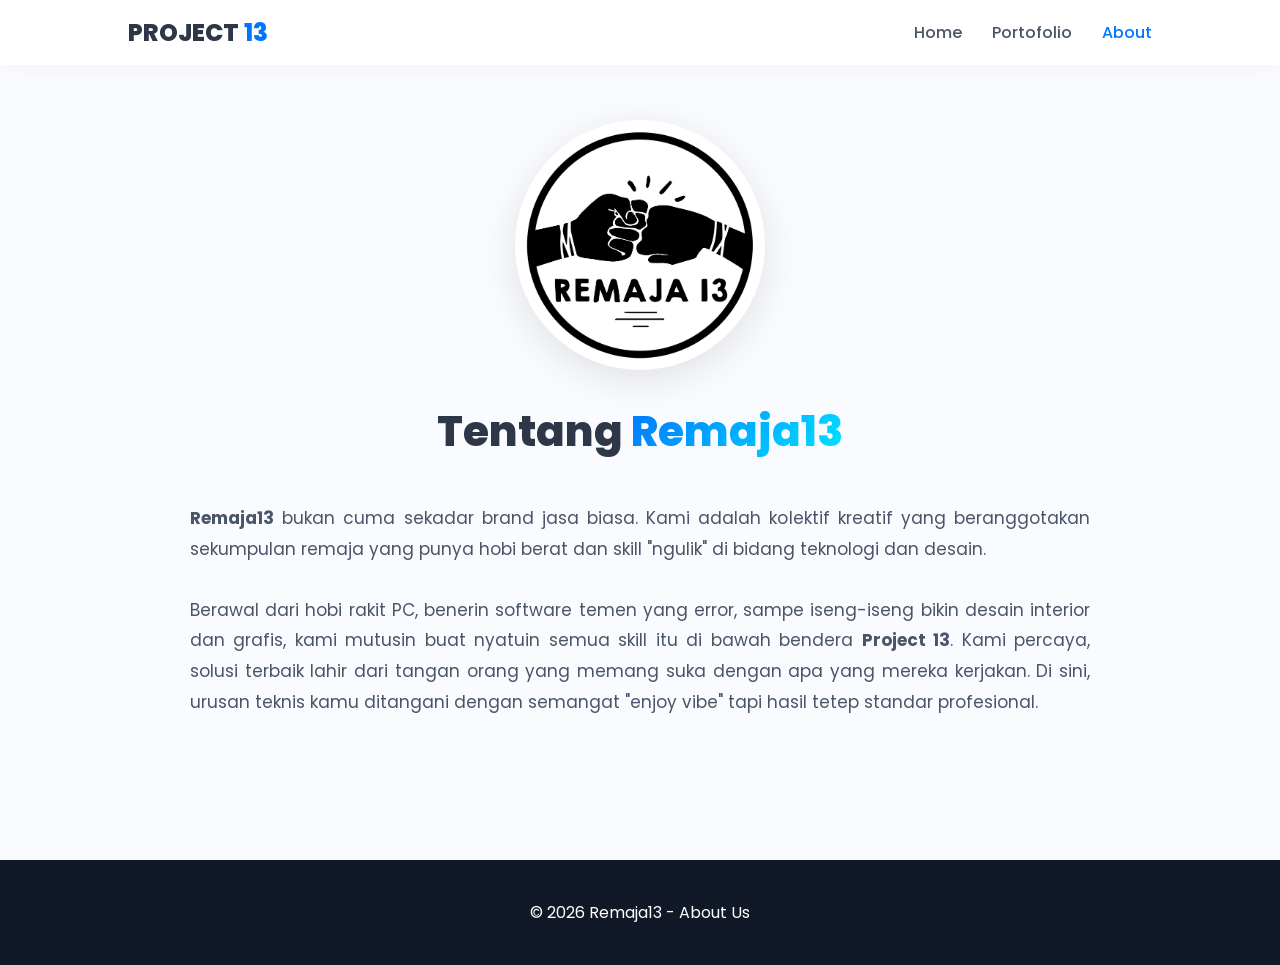
==== about.html @ abb2b260 "testing commit" ====
<!DOCTYPE html>
<html lang="id">
<head>
    <meta charset="UTF-8">
    <title>Project 13 - About Remaja13</title>
    <link rel="stylesheet" href="style.css">
    <link href="https://fonts.googleapis.com/css2?family=Poppins:wght@400;600;800&display=swap" rel="stylesheet">
</head>
<body>
    <header>
        <div class="logo">PROJECT <span>13</span></div>
        <nav>
            <ul>
                <li><a href="index.html">Home</a></li>
                <li><a href="portfolio.html">Portofolio</a></li>
                <li><a href="about.html" class="active">About</a></li>
            </ul>
        </nav>
    </header>

    <section>
        <div class="about-container">
            <div class="about-logo-wrapper">
                <img src="logo.png" alt="Logo Remaja 13">
            </div>

            <h1 class="section-title">Tentang <span class="gradient-text">Remaja13</span></h1>
            
            <div class="about-text">
                <p>
                    <strong>Remaja13</strong> bukan cuma sekadar brand jasa biasa. Kami adalah kolektif kreatif yang beranggotakan sekumpulan remaja yang punya hobi berat dan skill "ngulik" di bidang teknologi dan desain. 
                </p>
                <br>
                <p>
                    Berawal dari hobi rakit PC, benerin software temen yang error, sampe iseng-iseng bikin desain interior dan grafis, kami mutusin buat nyatuin semua skill itu di bawah bendera <strong>Project 13</strong>. Kami percaya, solusi terbaik lahir dari tangan orang yang memang suka dengan apa yang mereka kerjakan. Di sini, urusan teknis kamu ditangani dengan semangat "enjoy vibe" tapi hasil tetep standar profesional.
                </p>
            </div>
        </div>
    </section>

    <footer>&copy; 2026 Remaja13 - About Us</footer>
</body>
</html>
---- style.css ----
/* --- RESET & MASTER --- */
* {
    margin: 0; padding: 0; box-sizing: border-box;
    font-family: 'Poppins', sans-serif; scroll-behavior: smooth;
}
body { background-color: #fafbfe; color: #2d3748; }
a { text-decoration: none; color: inherit; }

:root {
    --primary-grad: linear-gradient(135deg, #0076FF, #00E5FF);
    --orange-grad: linear-gradient(135deg, #FF5E3A, #FFAE00);
    --rainbow-grad: linear-gradient(90deg, #0076FF, #00E5FF, #FFAE00, #FF5E3A, #D134F3);
    --dark-blue: #1A202C;
}

/* --- NAVBAR --- */
header {
    position: fixed; top: 0; width: 100%;
    background: rgba(255, 255, 255, 0.9); backdrop-filter: blur(10px);
    padding: 15px 10%; display: flex; justify-content: space-between; align-items: center;
    box-shadow: 0 4px 20px rgba(0,0,0,0.03); z-index: 1000;
}
.logo { font-size: 24px; font-weight: 800; }
.logo span { color: #0076FF; }
nav ul { display: flex; list-style: none; gap: 30px; align-items: center; }
nav ul li a { font-weight: 500; color: #4A5568; transition: 0.3s; }
nav ul li a:hover, nav ul li a.active { color: #0076FF; }
.btn-cta {
    background: var(--primary-grad); color: white !important;
    padding: 8px 20px; border-radius: 50px; font-weight: 600;
}

/* --- LAYOUT UTAMA --- */
section { padding: 120px 10% 80px 10%; min-height: 90vh; }
.section-title { text-align: center; font-size: 42px; font-weight: 800; margin-bottom: 40px; }
.gradient-text { background: var(--primary-grad); -webkit-background-clip: text; -webkit-text-fill-color: transparent; }

/* --- HOME SPECIFIC --- */
#hero { text-align: center; }
.hero-tagline { letter-spacing: 4px; color: #718096; font-weight: 600; margin-bottom: 20px; }
.services-grid { display: grid; grid-template-columns: repeat(auto-fit, minmax(300px, 1fr)); gap: 20px; margin-top: 40px; }
.service-card { background: white; padding: 30px; border-radius: 20px; border: 1px solid #edf2f7; transition: 0.3s; }
.service-card:hover { transform: translateY(-5px); box-shadow: 0 10px 30px rgba(0,0,0,0.05); }

/* --- PORTFOLIO SPECIFIC --- */
.drive-container { background: white; border-radius: 24px; padding: 30px; text-align: center; box-shadow: 0 10px 30px rgba(0,0,0,0.05); }
.iframe-wrapper { width: 100%; height: 500px; border-radius: 15px; overflow: hidden; margin-top: 20px; border: 1px solid #e2e8f0; }

/* --- ABOUT SPECIFIC (LOGO REMAJA 13) --- */
.about-container { max-width: 900px; margin: 0 auto; text-align: center; }
.about-logo-wrapper {
    width: 250px; height: 250px; margin: 0 auto 30px auto;
    border-radius: 50%; padding: 10px;
    background: white; box-shadow: 0 10px 40px rgba(0,0,0,0.1);
    display: flex; align-items: center; justify-content: center;
}
.about-logo-wrapper img { width: 100%; height: auto; border-radius: 50%; }
.about-text { line-height: 1.8; color: #4A5568; font-size: 17px; text-align: justify; }

/* --- FOOTER --- */
footer { background: #111827; color: white; padding: 40px 10%; text-align: center; margin-top: 50px; }
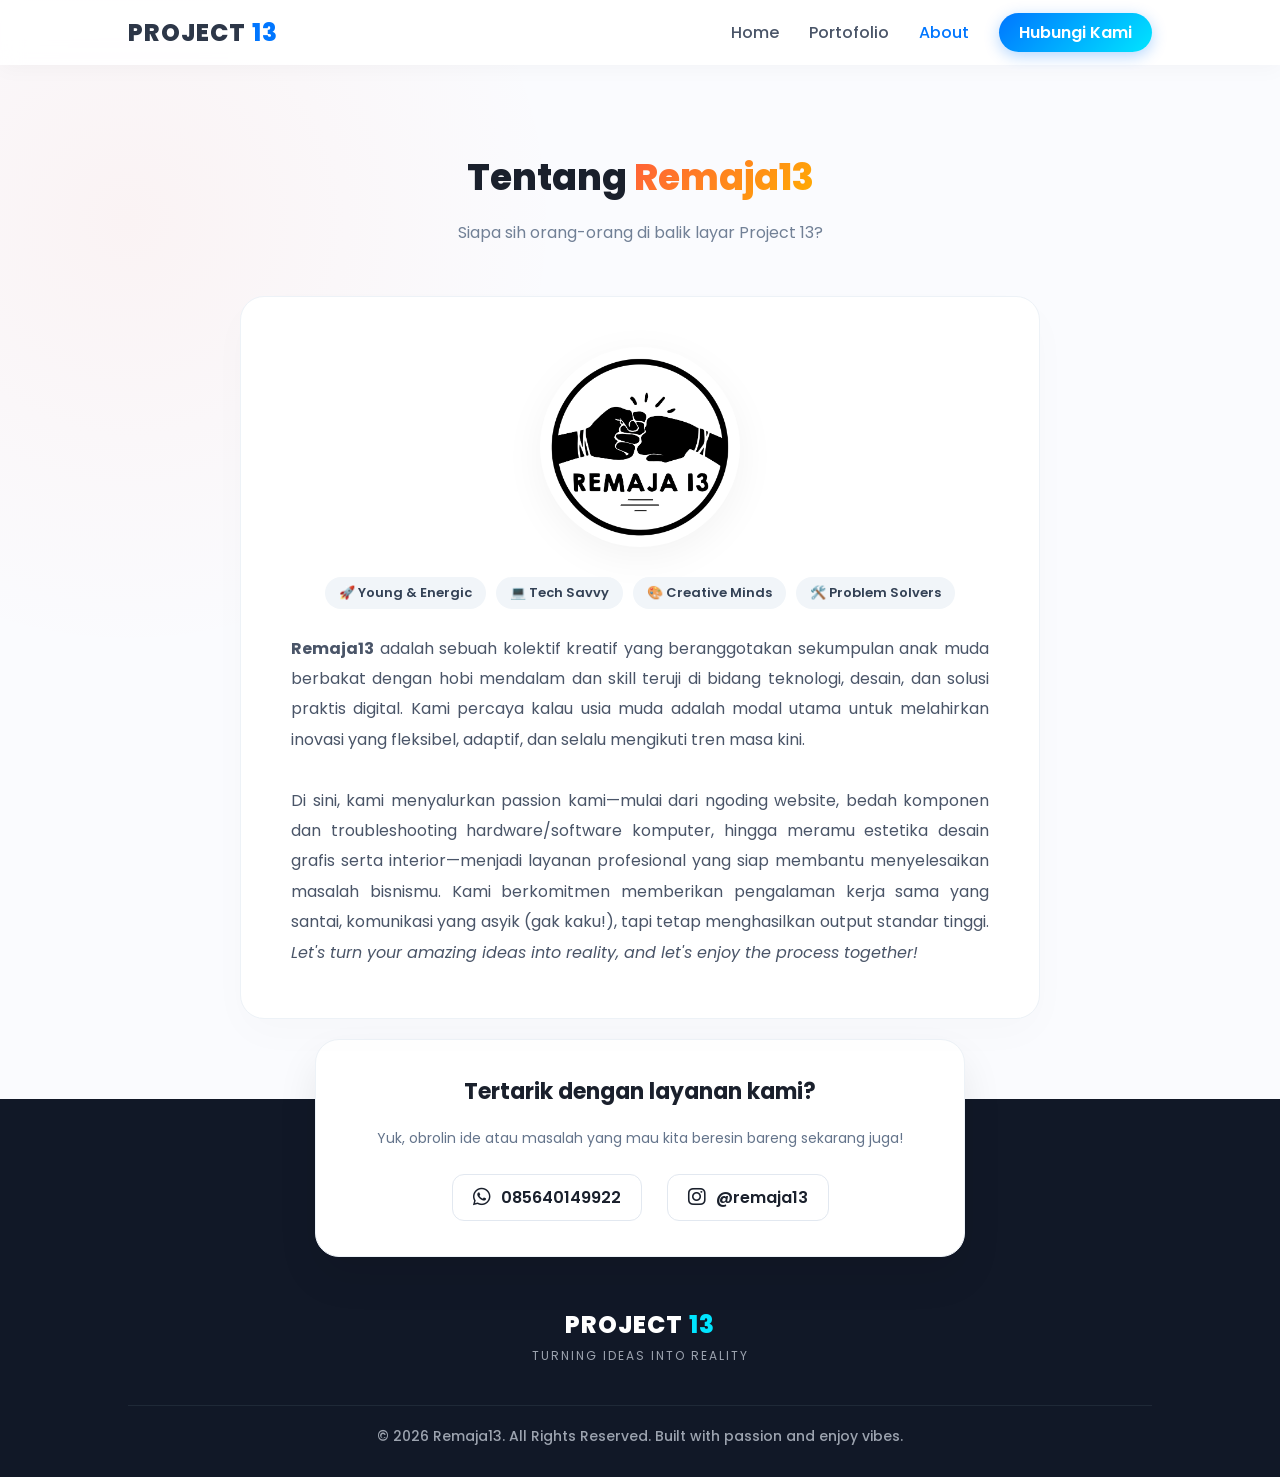
==== commit e7be4183: "change all over commit" ====
--- a/about.html
+++ b/about.html
@@ -2,9 +2,13 @@
 <html lang="id">
 <head>
     <meta charset="UTF-8">
-    <title>Project 13 - About Remaja13</title>
+    <meta name="viewport" content="width=device-width, initial-scale=1.0">
+    <title>Project 13 - About</title>
+    <link rel="preconnect" href="https://fonts.googleapis.com">
+    <link rel="preconnect" href="https://fonts.gstatic.com" crossorigin>
+    <link href="https://fonts.googleapis.com/css2?family=Poppins:wght@300;400;500;600;700;800&display=swap" rel="stylesheet">
+    <link rel="stylesheet" href="https://cdnjs.cloudflare.com/ajax/libs/font-awesome/6.4.0/css/all.min.css">
     <link rel="stylesheet" href="style.css">
-    <link href="https://fonts.googleapis.com/css2?family=Poppins:wght@400;600;800&display=swap" rel="stylesheet">
 </head>
 <body>
     <header>
@@ -14,30 +18,51 @@
                 <li><a href="index.html">Home</a></li>
                 <li><a href="portfolio.html">Portofolio</a></li>
                 <li><a href="about.html" class="active">About</a></li>
+                <li><a href="https://wa.me/6285640149922" target="_blank" class="btn-cta">Hubungi Kami</a></li>
             </ul>
         </nav>
     </header>
-
-    <section>
-        <div class="about-container">
+    <section id="about">
+        <h2 class="section-title">Tentang <span class="gradient-text-alt">Remaja13</span></h2>
+        <p class="section-subtitle">Siapa sih orang-orang di balik layar Project 13?</p>
+        
+        <div class="about-content">
             <div class="about-logo-wrapper">
-                <img src="logo.png" alt="Logo Remaja 13">
+                <img src="logo.png" alt="Logo Remaja13">
             </div>
-
-            <h1 class="section-title">Tentang <span class="gradient-text">Remaja13</span></h1>
-            
-            <div class="about-text">
-                <p>
-                    <strong>Remaja13</strong> bukan cuma sekadar brand jasa biasa. Kami adalah kolektif kreatif yang beranggotakan sekumpulan remaja yang punya hobi berat dan skill "ngulik" di bidang teknologi dan desain. 
-                </p>
-                <br>
-                <p>
-                    Berawal dari hobi rakit PC, benerin software temen yang error, sampe iseng-iseng bikin desain interior dan grafis, kami mutusin buat nyatuin semua skill itu di bawah bendera <strong>Project 13</strong>. Kami percaya, solusi terbaik lahir dari tangan orang yang memang suka dengan apa yang mereka kerjakan. Di sini, urusan teknis kamu ditangani dengan semangat "enjoy vibe" tapi hasil tetep standar profesional.
-                </p>
+            <div class="about-badge-group">
+                <span class="about-badge">🚀 Young & Energic</span>
+                <span class="about-badge">💻 Tech Savvy</span>
+                <span class="about-badge">🎨 Creative Minds</span>
+                <span class="about-badge">🛠️ Problem Solvers</span>
+            </div>
+            <p class="about-text">
+                <strong>Remaja13</strong> adalah sebuah kolektif kreatif yang beranggotakan sekumpulan anak muda berbakat dengan hobi mendalam dan skill teruji di bidang teknologi, desain, dan solusi praktis digital. Kami percaya kalau usia muda adalah modal utama untuk melahirkan inovasi yang fleksibel, adaptif, dan selalu mengikuti tren masa kini. 
+                <br><br>
+                Di sini, kami menyalurkan passion kami—mulai dari ngoding website, bedah komponen dan troubleshooting hardware/software komputer, hingga meramu estetika desain grafis serta interior—menjadi layanan profesional yang siap membantu menyelesaikan masalah bisnismu. Kami berkomitmen memberikan pengalaman kerja sama yang santai, komunikasi yang asyik (gak kaku!), tapi tetap menghasilkan output standar tinggi. <em>Let's turn your amazing ideas into reality, and let's enjoy the process together!</em>
+            </p>
+        </div>
+    </section>
+    <footer>
+        <div class="contact-box">
+            <h3>Tertarik dengan layanan kami?</h3>
+            <p style="color: #64748B; margin-bottom: 25px; font-size: 14px;">Yuk, obrolin ide atau masalah yang mau kita beresin bareng sekarang juga!</p>
+            <div class="contact-links">
+                <a href="https://wa.me/6285640149922" target="_blank" class="contact-item wa">
+                    <i class="fa-brands fa-whatsapp"></i> 085640149922
+                </a>
+                <a href="https://instagram.com/remaja13" target="_blank" class="contact-item ig">
+                    <i class="fa-brands fa-instagram"></i> @remaja13
+                </a>
             </div>
         </div>
-    </section>
-
-    <footer>&copy; 2026 Remaja13 - About Us</footer>
+        
+        <div class="logo" style="color: white; margin-top: 20px;">PROJECT <span style="color: #00E5FF;">13</span></div>
+        <p style="color: #9ca3af; font-size: 12px; margin-top: 5px; letter-spacing: 2px;">TURNING IDEAS INTO REALITY</p>
+        
+        <div class="footer-bottom">
+            &copy; 2026 Remaja13. All Rights Reserved. Built with passion and enjoy vibes.
+        </div>
+    </footer>
 </body>
 </html>
--- a/style.css
+++ b/style.css
@@ -1,61 +1,498 @@
-/* --- RESET & MASTER --- */
+/* --- RESET & BASIC STYLES --- */
 * {
-    margin: 0; padding: 0; box-sizing: border-box;
-    font-family: 'Poppins', sans-serif; scroll-behavior: smooth;
-}
-body { background-color: #fafbfe; color: #2d3748; }
-a { text-decoration: none; color: inherit; }
-
+    margin: 0;
+    padding: 0;
+    box-sizing: border-box;
+    font-family: 'Poppins', sans-serif;
+    scroll-behavior: smooth;
+}
+
+body {
+    background-color: #fafbfe;
+    color: #2d3748;
+    overflow-x: hidden;
+}
+
+a {
+    text-decoration: none;
+    color: inherit;
+}
+
+/* --- VARIABLES & UTILITIES --- */
 :root {
     --primary-grad: linear-gradient(135deg, #0076FF, #00E5FF);
     --orange-grad: linear-gradient(135deg, #FF5E3A, #FFAE00);
+    --purple-grad: linear-gradient(135deg, #D134F3, #FF4B8B);
     --rainbow-grad: linear-gradient(90deg, #0076FF, #00E5FF, #FFAE00, #FF5E3A, #D134F3);
     --dark-blue: #1A202C;
+    --light-bg: #f8fafc;
+}
+
+.gradient-text {
+    background: var(--primary-grad);
+    -webkit-background-clip: text;
+    -webkit-text-fill-color: transparent;
+}
+
+.gradient-text-alt {
+    background: var(--orange-grad);
+    -webkit-background-clip: text;
+    -webkit-text-fill-color: transparent;
 }
 
 /* --- NAVBAR --- */
 header {
-    position: fixed; top: 0; width: 100%;
-    background: rgba(255, 255, 255, 0.9); backdrop-filter: blur(10px);
-    padding: 15px 10%; display: flex; justify-content: space-between; align-items: center;
-    box-shadow: 0 4px 20px rgba(0,0,0,0.03); z-index: 1000;
-}
-.logo { font-size: 24px; font-weight: 800; }
-.logo span { color: #0076FF; }
-nav ul { display: flex; list-style: none; gap: 30px; align-items: center; }
-nav ul li a { font-weight: 500; color: #4A5568; transition: 0.3s; }
-nav ul li a:hover, nav ul li a.active { color: #0076FF; }
+    position: fixed;
+    top: 0;
+    left: 0;
+    width: 100%;
+    background: rgba(255, 255, 255, 0.9);
+    backdrop-filter: blur(10px);
+    box-shadow: 0 4px 20px rgba(0, 0, 0, 0.03);
+    z-index: 1000;
+    padding: 15px 10%;
+    display: flex;
+    justify-content: space-between;
+    align-items: center;
+}
+
+.logo {
+    font-size: 24px;
+    font-weight: 800;
+    letter-spacing: 1px;
+}
+
+.logo span {
+    color: #0076FF;
+}
+
+nav ul {
+    display: flex;
+    list-style: none;
+    gap: 30px;
+    align-items: center;
+}
+
+nav ul li a {
+    font-weight: 500;
+    color: #4A5568;
+    transition: 0.3s;
+}
+
+nav ul li a:hover, nav ul li a.active {
+    color: #0076FF;
+}
+
 .btn-cta {
-    background: var(--primary-grad); color: white !important;
-    padding: 8px 20px; border-radius: 50px; font-weight: 600;
-}
-
-/* --- LAYOUT UTAMA --- */
-section { padding: 120px 10% 80px 10%; min-height: 90vh; }
-.section-title { text-align: center; font-size: 42px; font-weight: 800; margin-bottom: 40px; }
-.gradient-text { background: var(--primary-grad); -webkit-background-clip: text; -webkit-text-fill-color: transparent; }
-
-/* --- HOME SPECIFIC --- */
-#hero { text-align: center; }
-.hero-tagline { letter-spacing: 4px; color: #718096; font-weight: 600; margin-bottom: 20px; }
-.services-grid { display: grid; grid-template-columns: repeat(auto-fit, minmax(300px, 1fr)); gap: 20px; margin-top: 40px; }
-.service-card { background: white; padding: 30px; border-radius: 20px; border: 1px solid #edf2f7; transition: 0.3s; }
-.service-card:hover { transform: translateY(-5px); box-shadow: 0 10px 30px rgba(0,0,0,0.05); }
-
-/* --- PORTFOLIO SPECIFIC --- */
-.drive-container { background: white; border-radius: 24px; padding: 30px; text-align: center; box-shadow: 0 10px 30px rgba(0,0,0,0.05); }
-.iframe-wrapper { width: 100%; height: 500px; border-radius: 15px; overflow: hidden; margin-top: 20px; border: 1px solid #e2e8f0; }
-
-/* --- ABOUT SPECIFIC (LOGO REMAJA 13) --- */
-.about-container { max-width: 900px; margin: 0 auto; text-align: center; }
+    background: var(--primary-grad);
+    color: white !important;
+    padding: 8px 20px;
+    border-radius: 50px;
+    font-weight: 600;
+    box-shadow: 0 4px 15px rgba(0, 118, 255, 0.3);
+    transition: 0.3s;
+}
+
+.btn-cta:hover {
+    transform: translateY(-2px);
+    box-shadow: 0 6px 20px rgba(0, 118, 255, 0.4);
+}
+
+/* --- SECTIONS STANDARD --- */
+section {
+    padding: 100px 10% 80px 10%;
+    min-height: 100vh;
+    display: flex;
+    flex-direction: column;
+    justify-content: center;
+}
+
+.section-title {
+    text-align: center;
+    font-size: 36px;
+    font-weight: 800;
+    margin-bottom: 15px;
+    color: var(--dark-blue);
+}
+
+.section-subtitle {
+    text-align: center;
+    color: #718096;
+    max-width: 600px;
+    margin: 0 auto 50px auto;
+    font-size: 16px;
+    line-height: 1.6;
+}
+
+/* --- HOME SECTION (HERO) --- */
+#home {
+    background: radial-gradient(circle at 90% 10%, rgba(0, 229, 255, 0.08), transparent 40%),
+                radial-gradient(circle at 10% 90%, rgba(209, 52, 243, 0.06), transparent 40%);
+    padding-top: 150px;
+    text-align: center;
+}
+
+
+.hero-title {
+    font-size: 56px;
+    font-weight: 800;
+    line-height: 1.2;
+    color: var(--dark-blue);
+    margin-bottom: 20px;
+}
+
+.hero-tagline {
+    font-size: 16px;
+    font-weight: 600;
+    letter-spacing: 4px;
+    color: #718096;
+    margin-bottom: 30px;
+}
+
+.hero-desc {
+    font-size: 18px;
+    max-width: 750px;
+    margin: 0 auto 40px auto;
+    line-height: 1.8;
+    color: #4A5568;
+}
+
+/* --- PILLARS GRID --- */
+.pillars-container {
+    display: grid;
+    grid-template-columns: repeat(auto-fit, minmax(220px, 1fr));
+    gap: 20px;
+    margin-bottom: 60px;
+}
+
+.pillar-card {
+    background: white;
+    padding: 25px;
+    border-radius: 16px;
+    box-shadow: 0 10px 30px rgba(0, 0, 0, 0.02);
+    border: 1px solid #edf2f7;
+    transition: 0.3s;
+}
+
+.pillar-card:hover {
+    transform: translateY(-5px);
+    border-color: #00E5FF;
+}
+
+.pillar-card i {
+    font-size: 28px;
+    margin-bottom: 15px;
+    background: var(--primary-grad);
+    -webkit-background-clip: text;
+    -webkit-text-fill-color: transparent;
+}
+
+.pillar-card h4 {
+    font-size: 16px;
+    font-weight: 700;
+    margin-bottom: 8px;
+    letter-spacing: 0.5px;
+}
+
+.pillar-card p {
+    font-size: 13px;
+    color: #718096;
+    line-height: 1.5;
+}
+
+/* --- SERVICES (LAYANAN KAMI) --- */
+.services-header {
+    background: var(--rainbow-grad);
+    color: white;
+    padding: 10px 30px;
+    border-radius: 50px;
+    display: inline-block;
+    font-weight: 700;
+    font-size: 16px;
+    margin: 40px auto 30px auto;
+    letter-spacing: 1px;
+    box-shadow: 0 4px 15px rgba(209, 52, 243, 0.2);
+}
+
+.services-grid {
+    display: grid;
+    grid-template-columns: repeat(auto-fit, minmax(300px, 1fr));
+    gap: 25px;
+    width: 100%;
+}
+
+.service-card {
+    background: white;
+    border-radius: 20px;
+    padding: 35px 30px;
+    box-shadow: 0 10px 30px rgba(0, 0, 0, 0.02);
+    border: 1px solid #edf2f7;
+    text-align: left;
+    transition: 0.3s;
+    position: relative;
+    overflow: hidden;
+}
+
+.service-card::before {
+    content: '';
+    position: absolute;
+    top: 0;
+    left: 0;
+    width: 4px;
+    height: 100%;
+    background: var(--primary-grad);
+    opacity: 0;
+    transition: 0.3s;
+}
+
+.service-card:hover {
+    transform: translateY(-5px);
+    box-shadow: 0 15px 35px rgba(0, 118, 255, 0.06);
+}
+
+.service-card:hover::before {
+    opacity: 1;
+}
+
+.service-card.alt::before {
+    background: var(--orange-grad);
+}
+.service-card.purple::before {
+    background: var(--purple-grad);
+}
+
+.service-icon {
+    width: 60px;
+    height: 60px;
+    border-radius: 14px;
+    display: flex;
+    align-items: center;
+    justify-content: center;
+    font-size: 24px;
+    margin-bottom: 20px;
+}
+
+.icon-blue { background: rgba(0, 118, 255, 0.08); color: #0076FF; }
+.icon-orange { background: rgba(255, 94, 58, 0.08); color: #FF5E3A; }
+.icon-purple { background: rgba(209, 52, 243, 0.08); color: #D134F3; }
+
+.service-card h3 {
+    font-size: 20px;
+    font-weight: 700;
+    margin-bottom: 12px;
+    color: var(--dark-blue);
+}
+
+.service-card p {
+    font-size: 14px;
+    color: #64748B;
+    line-height: 1.6;
+}
+
+.tech-list {
+    margin-top: 12px;
+    padding-top: 12px;
+    border-top: 1px dashed #e2e8f0;
+    display: flex;
+    flex-wrap: wrap;
+    gap: 8px;
+}
+
+.tech-tag {
+    background: #f1f5f9;
+    color: #475569;
+    font-size: 11px;
+    padding: 4px 10px;
+    border-radius: 6px;
+    font-weight: 500;
+}
+
+/* --- PORTFOLIO SECTION --- */
+#portfolio {
+    background: #f8fafc;
+    padding-top: 150px; /* Tambahan agar tidak tertutup navbar */
+}
+
+.drive-container {
+    background: white;
+    border-radius: 24px;
+    padding: 40px;
+    box-shadow: 0 15px 40px rgba(0, 0, 0, 0.03);
+    border: 1px solid #edf2f7;
+    text-align: center;
+    max-width: 900px;
+    margin: 0 auto;
+    width: 100%;
+}
+
+.drive-icon {
+    font-size: 60px;
+    color: #34A853; /* Google Green Vibe */
+    margin-bottom: 20px;
+}
+
+.btn-drive {
+    display: inline-flex;
+    align-items: center;
+    gap: 10px;
+    background: linear-gradient(135deg, #34A853, #2E7D32);
+    color: white;
+    padding: 14px 30px;
+    border-radius: 50px;
+    font-weight: 600;
+    font-size: 16px;
+    box-shadow: 0 6px 20px rgba(52, 168, 83, 0.25);
+    transition: 0.3s;
+    margin-bottom: 30px;
+}
+
+.btn-drive:hover {
+    transform: translateY(-2px);
+    box-shadow: 0 8px 25px rgba(52, 168, 83, 0.35);
+}
+
+/* Iframe wrapper biar responsive */
+.iframe-wrapper {
+    position: relative;
+    width: 100%;
+    height: 450px;
+    border-radius: 16px;
+    overflow: hidden;
+    border: 1px solid #e2e8f0;
+}
+
+.iframe-wrapper iframe {
+    width: 100%;
+    height: 100%;
+    border: none;
+}
+
+/* --- ABOUT SECTION --- */
+#about {
+    background: radial-gradient(circle at 10% 20%, rgba(255, 94, 58, 0.05), transparent 30%);
+    padding-top: 150px; /* Tambahan agar tidak tertutup navbar */
+}
+
+.about-content {
+    background: white;
+    border-radius: 24px;
+    padding: 50px;
+    box-shadow: 0 15px 40px rgba(0, 0, 0, 0.02);
+    border: 1px solid #edf2f7;
+    max-width: 800px;
+    margin: 0 auto;
+    text-align: center;
+}
+
+/* Logo Remaja 13 */
 .about-logo-wrapper {
-    width: 250px; height: 250px; margin: 0 auto 30px auto;
+    width: 200px; height: 200px; margin: 0 auto 30px auto;
     border-radius: 50%; padding: 10px;
-    background: white; box-shadow: 0 10px 40px rgba(0,0,0,0.1);
+    background: white; box-shadow: 0 10px 40px rgba(0,0,0,0.05);
     display: flex; align-items: center; justify-content: center;
 }
 .about-logo-wrapper img { width: 100%; height: auto; border-radius: 50%; }
-.about-text { line-height: 1.8; color: #4A5568; font-size: 17px; text-align: justify; }
-
-/* --- FOOTER --- */
-footer { background: #111827; color: white; padding: 40px 10%; text-align: center; margin-top: 50px; }+
+.about-badge-group {
+    display: flex;
+    justify-content: center;
+    flex-wrap: wrap;
+    gap: 10px;
+    margin-bottom: 25px;
+}
+
+.about-badge {
+    background: #f1f5f9;
+    color: #334155;
+    padding: 6px 14px;
+    border-radius: 50px;
+    font-size: 13px;
+    font-weight: 600;
+}
+
+.about-text {
+    font-size: 16px;
+    line-height: 1.9;
+    color: #4A5568;
+    text-align: justify;
+}
+
+/* --- FOOTER / CONTACT --- */
+footer {
+    background: #111827;
+    color: white;
+    padding: 60px 10% 30px 10%;
+    text-align: center;
+}
+
+.contact-box {
+    background: white;
+    color: var(--dark-blue);
+    max-width: 650px;
+    margin: -120px auto 50px auto;
+    padding: 35px;
+    border-radius: 24px;
+    box-shadow: 0 20px 40px rgba(0, 0, 0, 0.08);
+    border: 1px solid #edf2f7;
+}
+
+.contact-box h3 {
+    font-size: 22px;
+    font-weight: 700;
+    margin-bottom: 20px;
+}
+
+.contact-links {
+    display: flex;
+    justify-content: center;
+    gap: 25px;
+    flex-wrap: wrap;
+}
+
+.contact-item {
+    display: flex;
+    align-items: center;
+    gap: 10px;
+    font-size: 16px;
+    font-weight: 600;
+    padding: 10px 20px;
+    border-radius: 12px;
+    border: 1px solid #e2e8f0;
+    transition: 0.3s;
+}
+
+.contact-item.wa:hover {
+    background: #25D366;
+    color: white;
+    border-color: #25D366;
+}
+
+.contact-item.ig:hover {
+    background: linear-gradient(45deg, #f09433, #e6683c, #dc2743, #cc2366, #bc1888);
+    color: white;
+    border-color: transparent;
+}
+
+.contact-item i {
+    font-size: 20px;
+}
+
+.footer-bottom {
+    margin-top: 40px;
+    padding-top: 20px;
+    border-top: 1px solid #1f2937;
+    color: #9ca3af;
+    font-size: 14px;
+    font-weight: 500;
+}
+
+/* --- RESPONSIVE RESPONSIVENESS --- */
+@media (max-width: 768px) {
+    header { padding: 15px 5%; }
+    nav ul { display: none; } /* Untuk simplifikasi navigasi di HP */
+    section { padding: 80px 5% 60px 5%; }
+    .hero-title { font-size: 38px; }
+    .contact-box { margin-top: -100px; padding: 25px; }
+    .drive-container { padding: 20px; }
+    .iframe-wrapper { height: 350px; }
+}
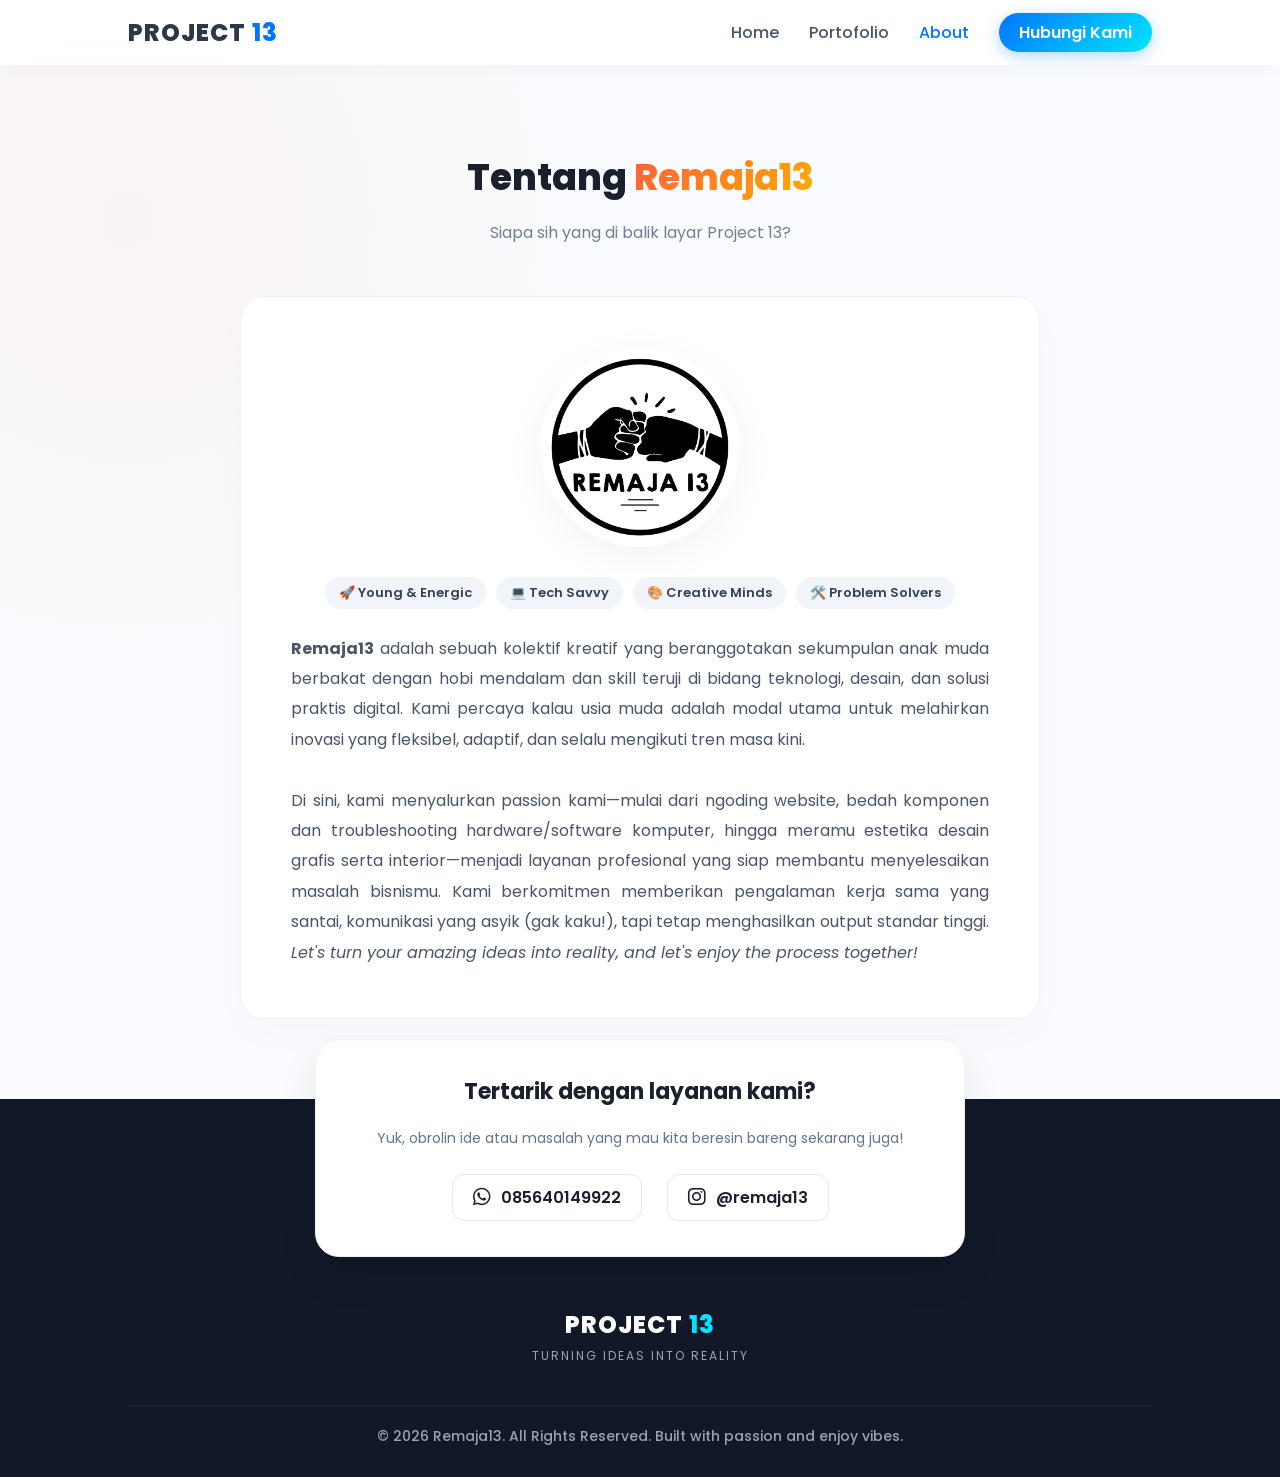
==== commit e4bf590d: "change about commit" ====
--- a/about.html
+++ b/about.html
@@ -24,7 +24,7 @@
     </header>
     <section id="about">
         <h2 class="section-title">Tentang <span class="gradient-text-alt">Remaja13</span></h2>
-        <p class="section-subtitle">Siapa sih orang-orang di balik layar Project 13?</p>
+        <p class="section-subtitle">Siapa sih yang di balik layar Project 13?</p>
         
         <div class="about-content">
             <div class="about-logo-wrapper">
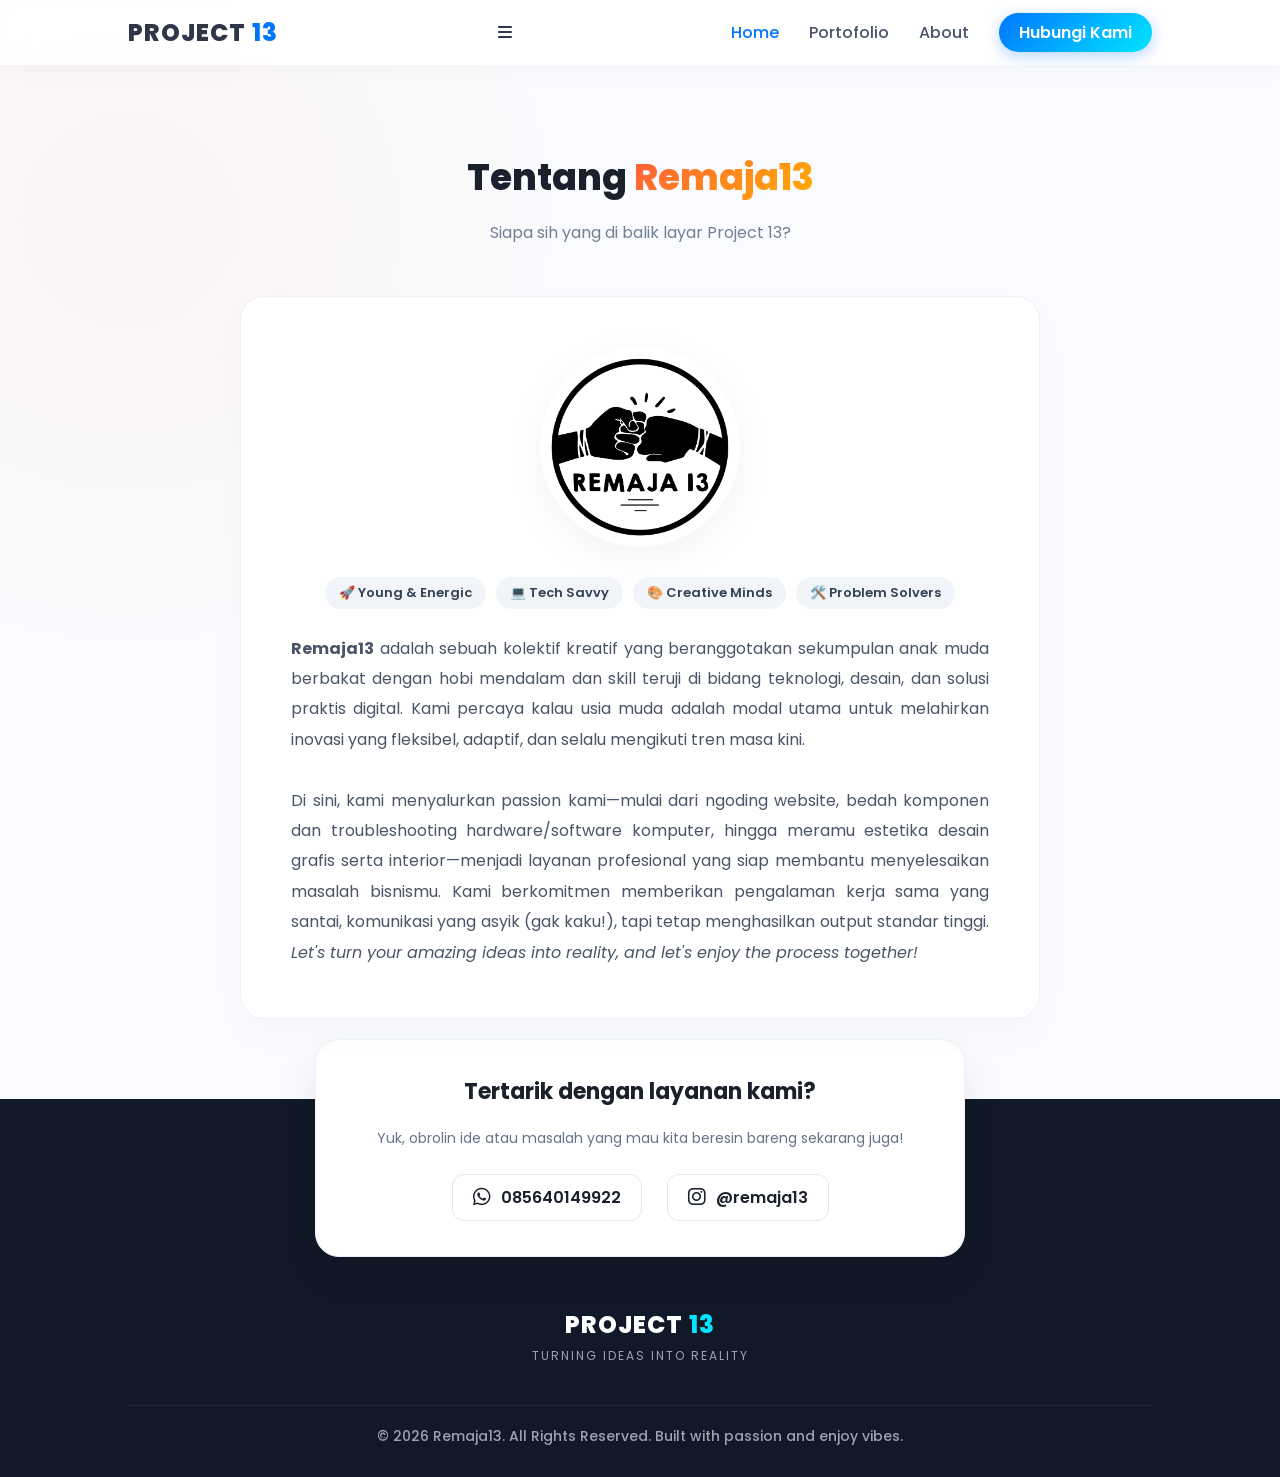
==== commit e196c91d: "change header commit" ====
--- a/about.html
+++ b/about.html
@@ -4,6 +4,7 @@
     <meta charset="UTF-8">
     <meta name="viewport" content="width=device-width, initial-scale=1.0">
     <title>Project 13 - About</title>
+    <link rel="icon" type="image/png" href="logo.png">
     <link rel="preconnect" href="https://fonts.googleapis.com">
     <link rel="preconnect" href="https://fonts.gstatic.com" crossorigin>
     <link href="https://fonts.googleapis.com/css2?family=Poppins:wght@300;400;500;600;700;800&display=swap" rel="stylesheet">
@@ -12,13 +13,16 @@
 </head>
 <body>
     <header>
-        <div class="logo">PROJECT <span>13</span></div>
+    <div class="logo">PROJECT <span>13</span></div>
+        <div class="menu-toggle" id="mobile-menu">
+            <i class="fa-solid fa-bars"></i>
+        </div>
         <nav>
-            <ul>
-                <li><a href="index.html">Home</a></li>
+            <ul id="nav-menu">
+                <li><a href="index.html" class="active">Home</a></li>
                 <li><a href="portfolio.html">Portofolio</a></li>
-                <li><a href="about.html" class="active">About</a></li>
-                <li><a href="https://wa.me/6285640149922" target="_blank" class="btn-cta">Hubungi Kami</a></li>
+                <li><a href="about.html">About</a></li>
+                <li><a href="https://wa.me/6285640149922" class="btn-cta">Hubungi Kami</a></li>
             </ul>
         </nav>
     </header>
--- a/style.css
+++ b/style.css
@@ -202,7 +202,7 @@
 
 /* --- SERVICES (LAYANAN KAMI) --- */
 .services-header {
-    background: var(--rainbow-grad);
+    background: var(--primary-grad);
     color: white;
     padding: 10px 30px;
     border-radius: 50px;
@@ -215,13 +215,15 @@
 }
 
 .services-grid {
-    display: grid;
-    grid-template-columns: repeat(auto-fit, minmax(300px, 1fr));
+    display: flex;
+    flex-wrap: wrap;
+    justify-content: center; /* Ini kunci biar rata tengah */
     gap: 25px;
     width: 100%;
 }
 
 .service-card {
+    flex: 0 1 320px;
     background: white;
     border-radius: 20px;
     padding: 35px 30px;
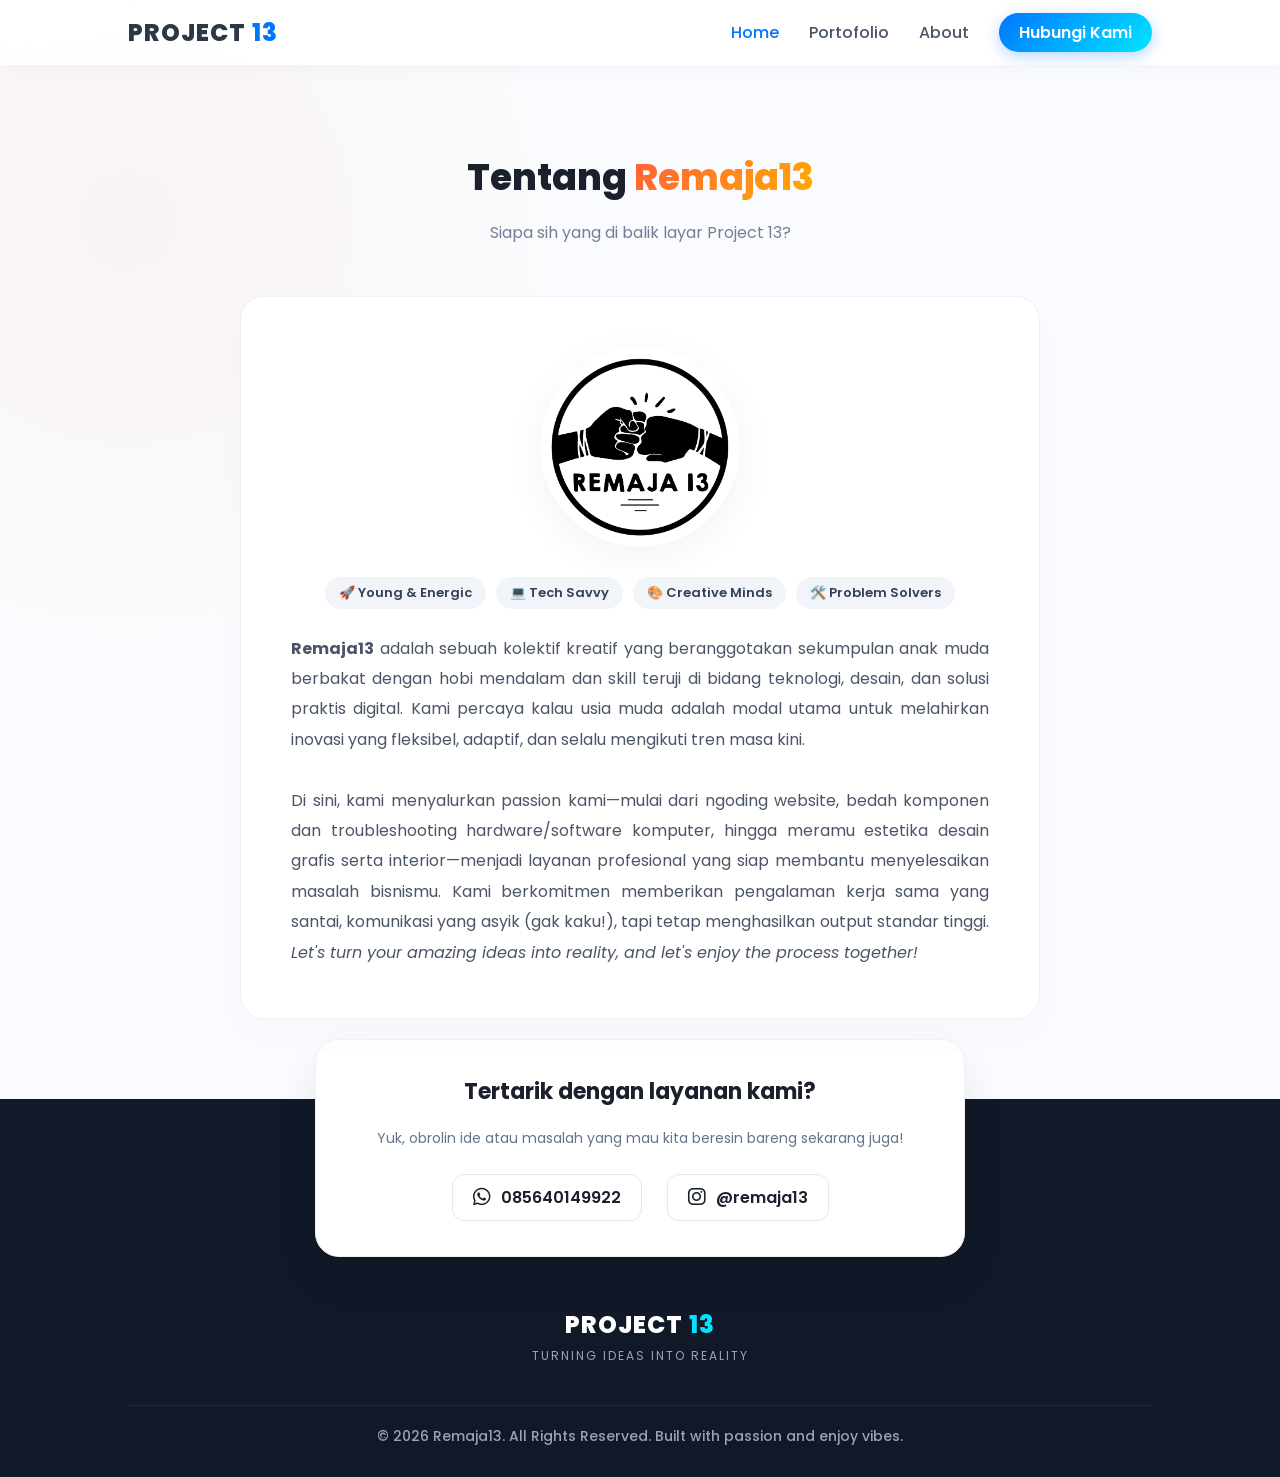
==== commit 9beb9cbe: "update hamburg menu commit" ====
--- a/about.html
+++ b/about.html
@@ -68,5 +68,13 @@
             &copy; 2026 Remaja13. All Rights Reserved. Built with passion and enjoy vibes.
         </div>
     </footer>
+    <script>
+        const mobileMenu = document.getElementById('mobile-menu');
+        const navMenu = document.getElementById('nav-menu');
+
+        mobileMenu.addEventListener('click', () => {
+            navMenu.classList.toggle('show-menu');
+        });
+    </script>
 </body>
 </html>
--- a/style.css
+++ b/style.css
@@ -488,11 +488,41 @@
     font-weight: 500;
 }
 
-/* --- RESPONSIVE RESPONSIVENESS --- */
+/* --- HAMBURGER MENU --- */
+.menu-toggle {
+    display: none; /* Sembunyiin di laptop */
+    font-size: 26px;
+    color: var(--dark-blue);
+    cursor: pointer;
+}
+
 @media (max-width: 768px) {
     header { padding: 15px 5%; }
-    nav ul { display: none; } /* Untuk simplifikasi navigasi di HP */
-    section { padding: 80px 5% 60px 5%; }
+    
+    /* Munculin tombol garis tiga di HP */
+    .menu-toggle { display: block; } 
+    
+    /* Sulap menu jadi kotak dropdown ke bawah */
+    nav ul { 
+        position: absolute;
+        top: 70px;
+        left: -100%; /* Sembunyiin di kiri layar */
+        flex-direction: column;
+        background: white;
+        width: 100%;
+        text-align: center;
+        padding: 30px 0;
+        box-shadow: 0 10px 20px rgba(0,0,0,0.05);
+        transition: 0.4s ease-in-out;
+        gap: 20px;
+    }
+
+    /* Class ini dipake buat nampilin menu pas diklik */
+    nav ul.show-menu {
+        left: 0; 
+    }
+
+    section { padding: 100px 5% 60px 5%; }
     .hero-title { font-size: 38px; }
     .contact-box { margin-top: -100px; padding: 25px; }
     .drive-container { padding: 20px; }
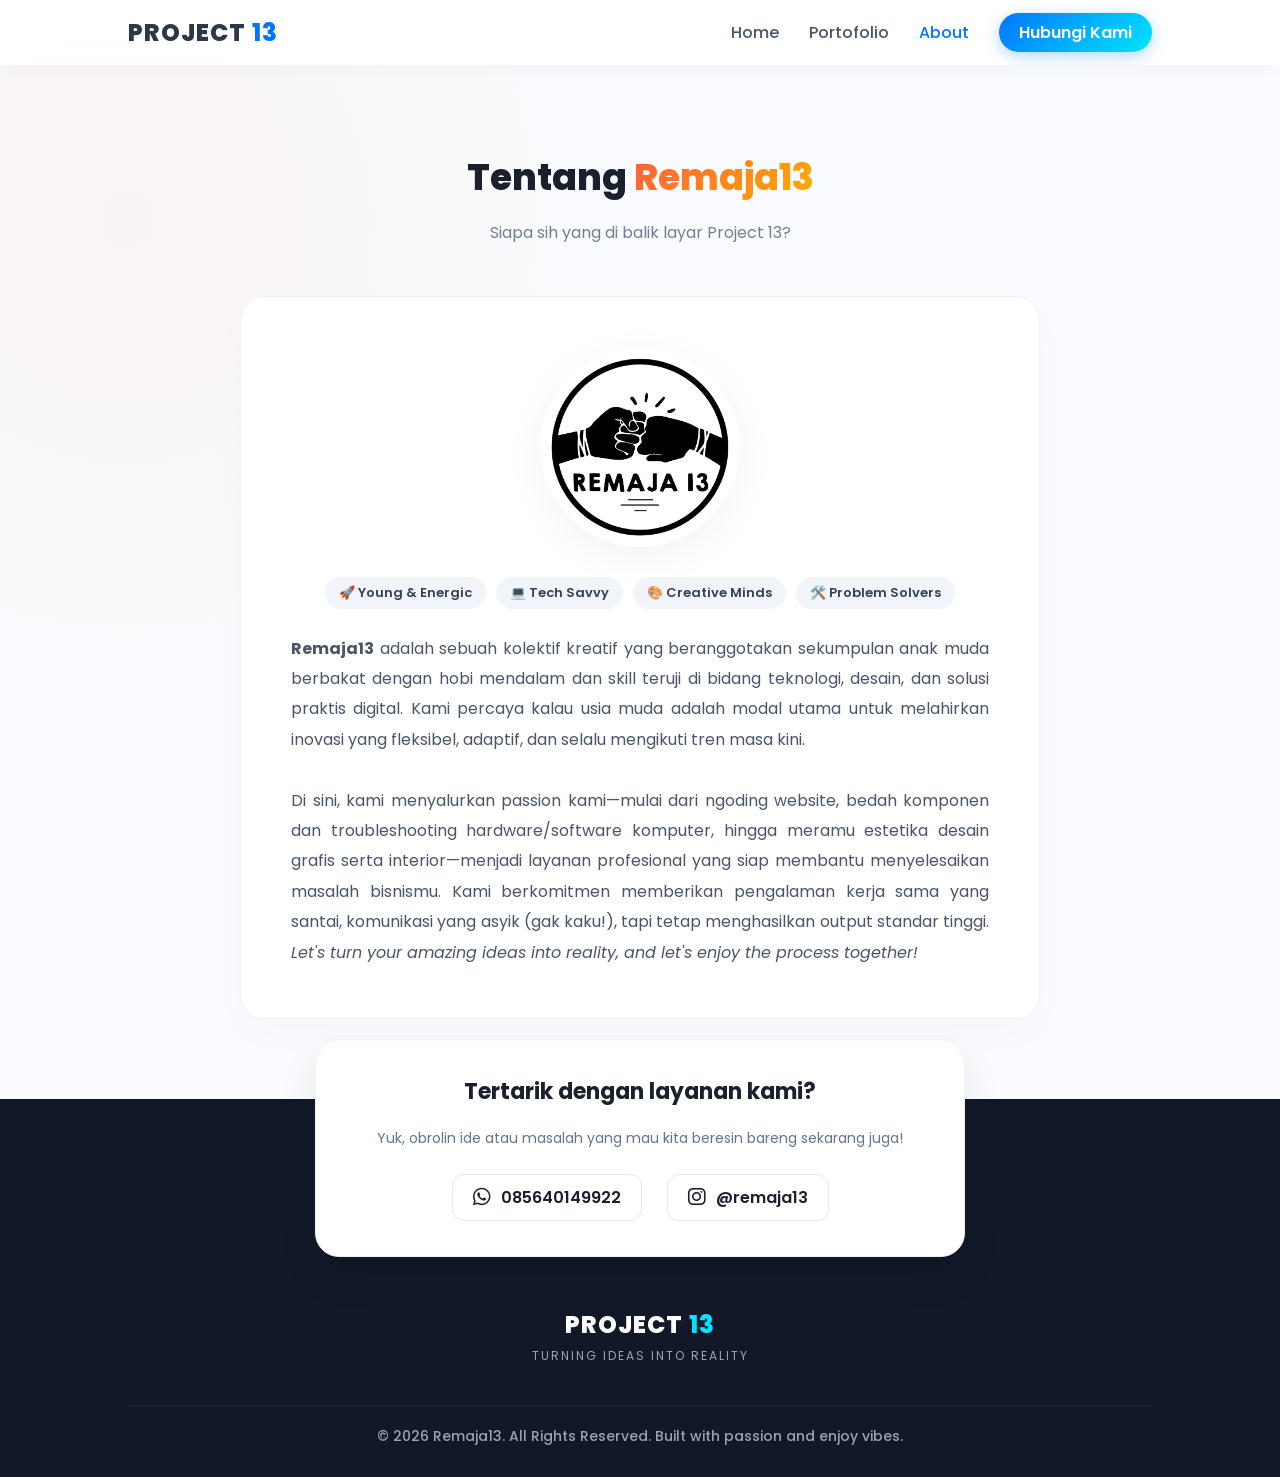
==== commit 4da451a7: "edit navbar commit" ====
--- a/about.html
+++ b/about.html
@@ -19,9 +19,9 @@
         </div>
         <nav>
             <ul id="nav-menu">
-                <li><a href="index.html" class="active">Home</a></li>
+                <li><a href="index.html">Home</a></li>
                 <li><a href="portfolio.html">Portofolio</a></li>
-                <li><a href="about.html">About</a></li>
+                <li><a href="about.html" class="active">About</a></li>
                 <li><a href="https://wa.me/6285640149922" class="btn-cta">Hubungi Kami</a></li>
             </ul>
         </nav>
--- a/style.css
+++ b/style.css
@@ -490,10 +490,12 @@
 
 /* --- HAMBURGER MENU --- */
 .menu-toggle {
-    display: none; /* Sembunyiin di laptop */
+    display: none; 
     font-size: 26px;
     color: var(--dark-blue);
     cursor: pointer;
+    margin-left: auto;
+    margin-right: 20px;
 }
 
 @media (max-width: 768px) {
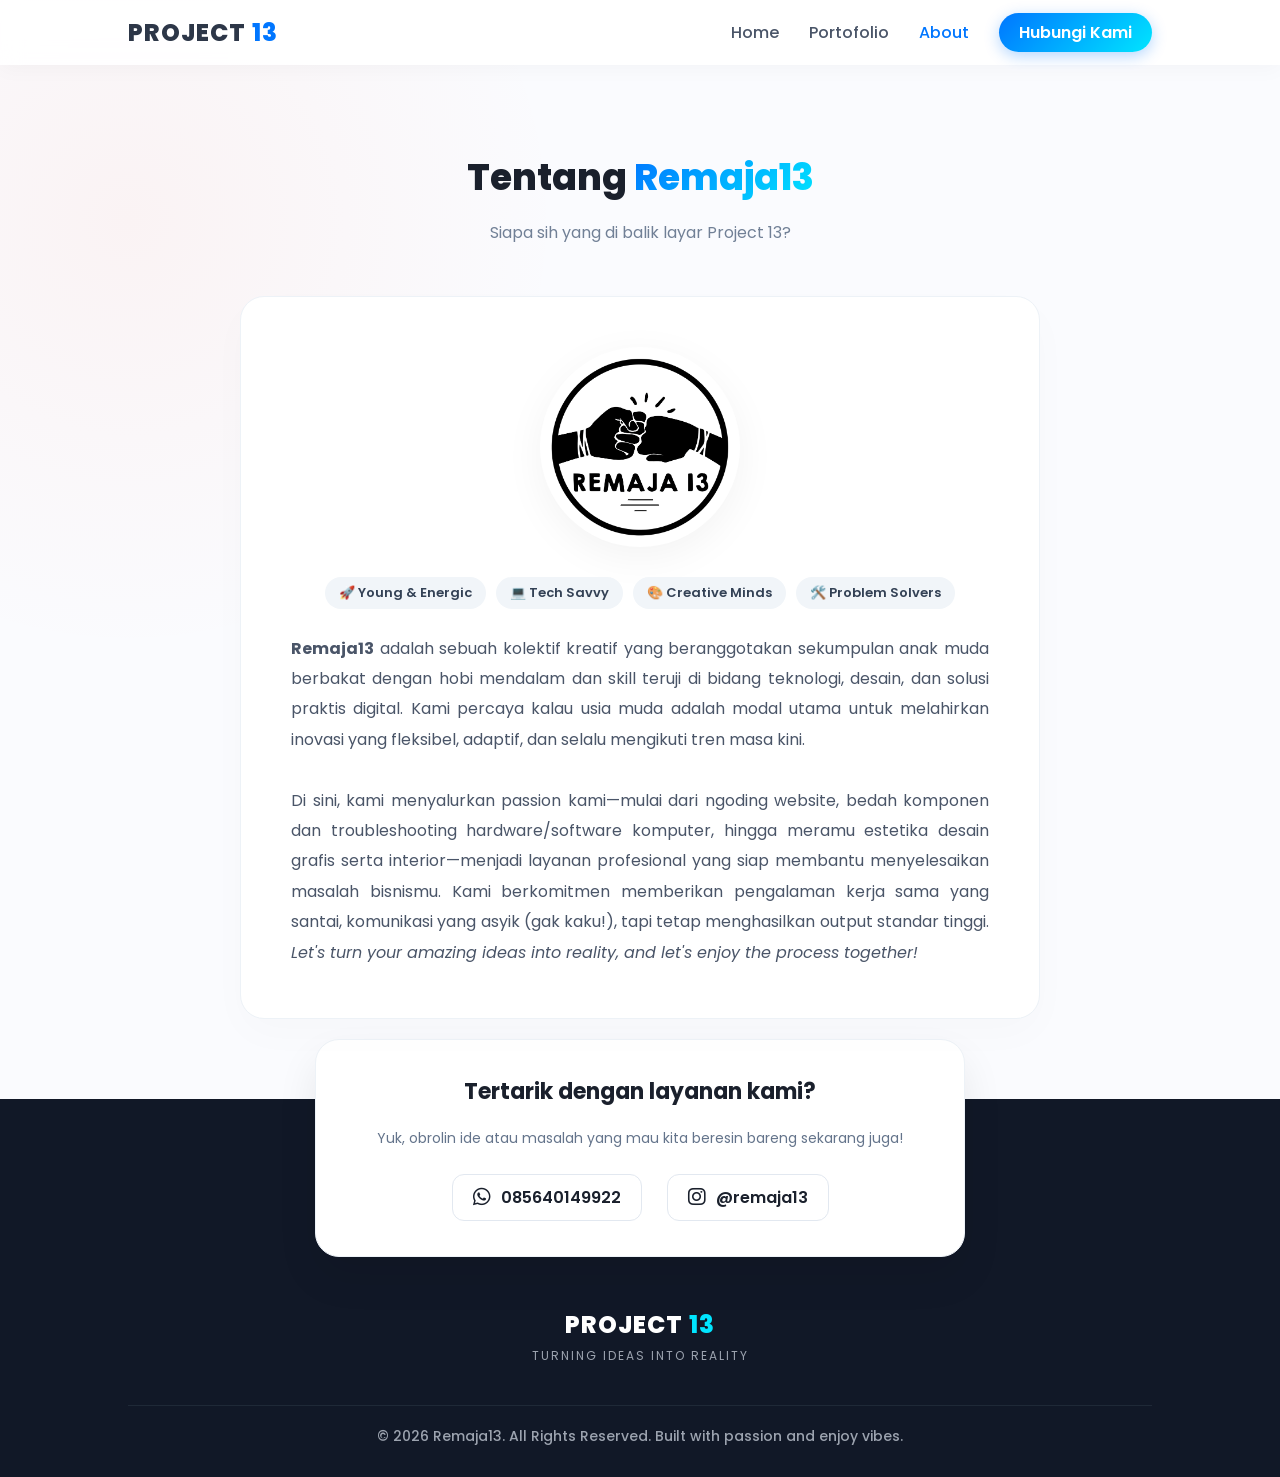
==== commit 1f2bf694: "update about" ====
--- a/about.html
+++ b/about.html
@@ -27,7 +27,7 @@
         </nav>
     </header>
     <section id="about">
-        <h2 class="section-title">Tentang <span class="gradient-text-alt">Remaja13</span></h2>
+        <h2 class="section-title">Tentang <span class="gradient-text">Remaja13</span></h2>
         <p class="section-subtitle">Siapa sih yang di balik layar Project 13?</p>
         
         <div class="about-content">
--- a/style.css
+++ b/style.css
@@ -256,13 +256,6 @@
     opacity: 1;
 }
 
-.service-card.alt::before {
-    background: var(--orange-grad);
-}
-.service-card.purple::before {
-    background: var(--purple-grad);
-}
-
 .service-icon {
     width: 60px;
     height: 60px;
@@ -312,7 +305,8 @@
 /* --- PORTFOLIO SECTION --- */
 #portfolio {
     background: #f8fafc;
-    padding-top: 150px; /* Tambahan agar tidak tertutup navbar */
+    padding-top: 130px;
+    justify-content: flex-start;
 }
 
 .drive-container {
@@ -488,7 +482,6 @@
     font-weight: 500;
 }
 
-/* --- HAMBURGER MENU --- */
 .menu-toggle {
     display: none; 
     font-size: 26px;
@@ -496,6 +489,105 @@
     cursor: pointer;
     margin-left: auto;
     margin-right: 20px;
+}
+
+/* --- PORTFOLIO FOLDERS GRID --- */
+.portfolio-grid {
+    display: grid;
+    grid-template-columns: repeat(auto-fit, minmax(250px, 1fr));
+    gap: 30px;
+    max-width: 1000px;
+    margin: 0 auto;
+    width: 100%;
+}
+
+.folder-card {
+    background: white;
+    padding: 40px 20px;
+    border-radius: 20px;
+    box-shadow: 0 10px 30px rgba(0,0,0,0.03);
+    border: 1px solid #edf2f7;
+    text-align: center;
+    cursor: pointer;
+    transition: 0.3s;
+}
+
+.folder-card:hover {
+    transform: translateY(-8px);
+    box-shadow: 0 15px 40px rgba(0, 118, 255, 0.1);
+    border-color: #0076FF;
+}
+
+.folder-card i {
+    font-size: 50px;
+    color: #64748B; /* Warna folder abu-abu default */
+    margin-bottom: 20px;
+    transition: 0.3s;
+}
+
+.folder-card:hover i {
+    color: #0076FF; /* Berubah biru pas di-hover */
+}
+
+.folder-card h4 {
+    font-size: 18px;
+    font-weight: 700;
+    color: var(--dark-blue);
+    margin-bottom: 10px;
+}
+
+.folder-card p {
+    font-size: 14px;
+    color: #0076FF;
+    font-weight: 600;
+}
+
+/* --- MODAL / POPUP PDF --- */
+.modal {
+    display: none; /* Sembunyiin defaultnya */
+    position: fixed;
+    z-index: 9999;
+    left: 0;
+    top: 0;
+    width: 100%;
+    height: 100%;
+    background-color: rgba(0, 0, 0, 0.7); /* Background gelap transparan */
+    align-items: center;
+    justify-content: center;
+}
+
+.modal-content {
+    background-color: #fff;
+    padding: 20px;
+    border-radius: 15px;
+    width: 90%;
+    max-width: 800px;
+    position: relative;
+    box-shadow: 0 5px 30px rgba(0,0,0,0.3);
+}
+
+.close-btn {
+    position: absolute;
+    top: -40px;
+    right: 0;
+    color: white;
+    font-size: 16px;
+    font-weight: bold;
+    cursor: pointer;
+    background: #FF5E3A;
+    padding: 5px 15px;
+    border-radius: 50px;
+    transition: 0.3s;
+}
+
+.close-btn:hover {
+    background: #e04423;
+}
+
+.modal-content iframe {
+    border: none;
+    border-radius: 10px;
+    height: 70vh; /* Biar tinggi PDF-nya pas di layar */
 }
 
 @media (max-width: 768px) {
